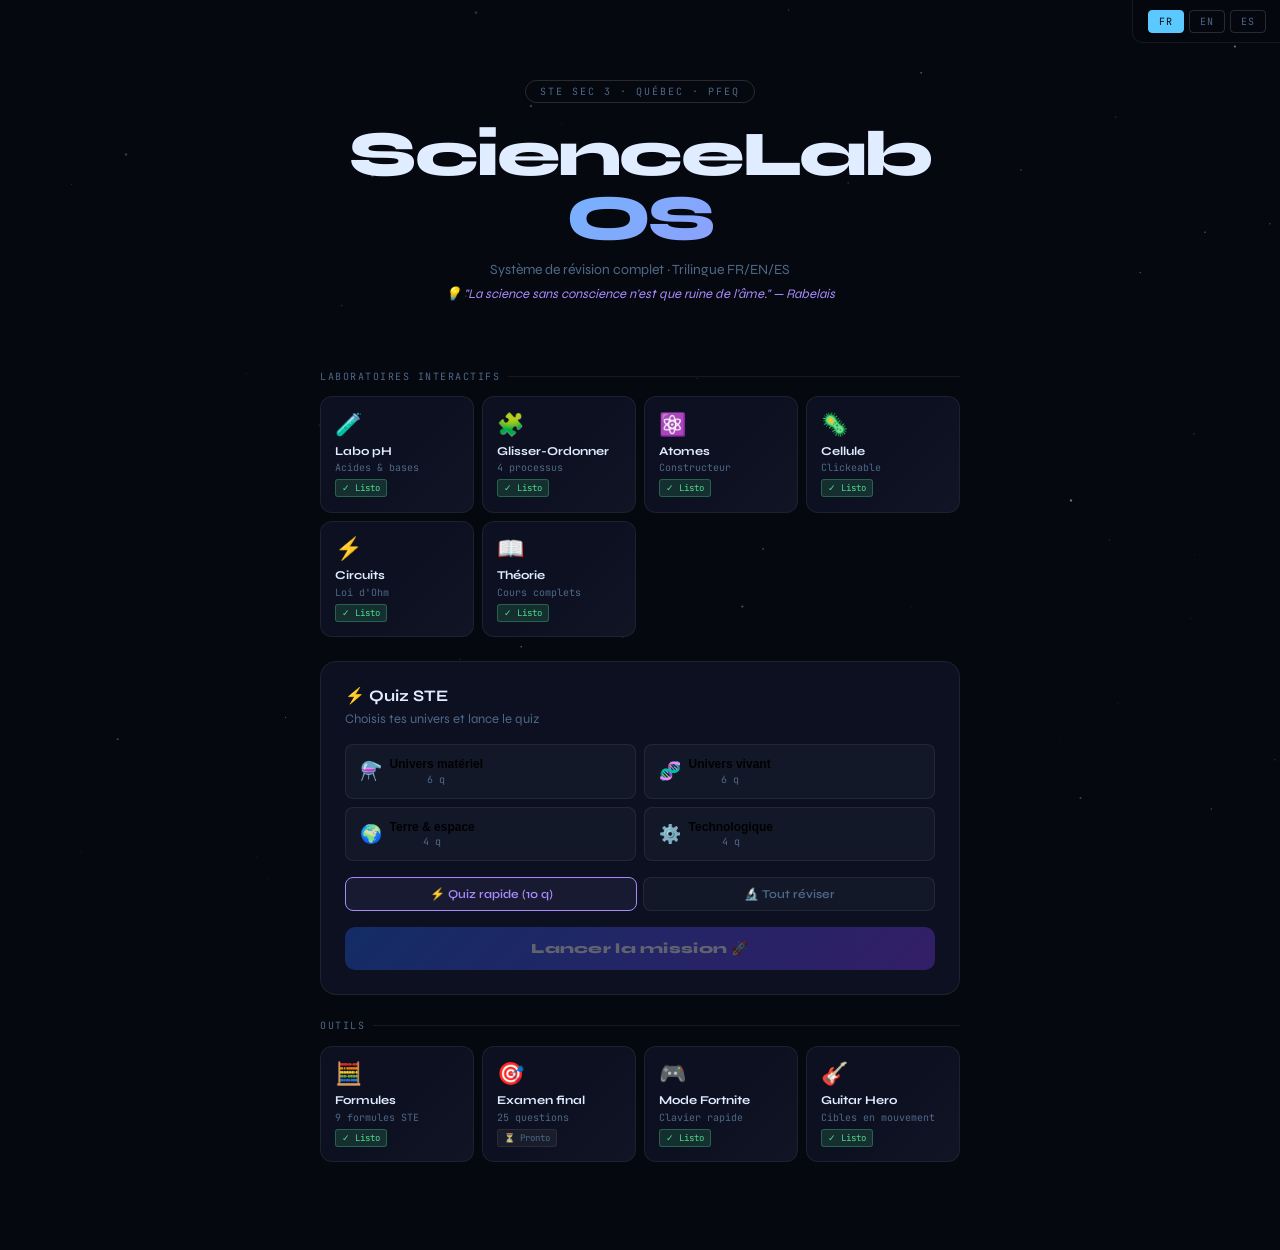
==== index.html @ 47e26592 "V-Joue" ====
<!DOCTYPE html>
<html lang="fr">
<head>
<meta charset="UTF-8"/>
<meta name="viewport" content="width=device-width, initial-scale=1.0"/>
<meta name="description" content="ScienceLab OS — Système de révision STE Secondaire 3 Québec. Trilingue FR/EN/ES."/>
<title>ScienceLab OS · STE Sec 3 · Québec</title>
<link href="https://fonts.googleapis.com/css2?family=Syne:wght@400;600;700;800;900&family=JetBrains+Mono:wght@400;700&display=swap" rel="stylesheet"/>
<style>
*,*::before,*::after{box-sizing:border-box;margin:0;padding:0}
:root{
  --bg:#06080f;--bg2:#0c1020;--bg3:#121828;--bg4:#181f30;
  --border:rgba(255,255,255,0.07);--border2:rgba(255,255,255,0.14);
  --text:#e0ecff;--muted:#4e6888;--light:#8aabcc;
  --accent:#5bc8ff;--accent2:#a78bfa;--green:#4ddc8a;
  --red:#ff5f6d;--yellow:#ffd166;--orange:#ff8c42;
  --font:'Syne',sans-serif;--mono:'JetBrains Mono',monospace;
  --r:12px;
}
html{font-size:16px;scroll-behavior:smooth}
body{background:var(--bg);color:var(--text);font-family:var(--font);min-height:100vh;overflow-x:hidden}
#bg-canvas{position:fixed;inset:0;z-index:0;pointer-events:none}
#lang-bar{position:fixed;top:0;right:0;z-index:200;display:flex;gap:5px;padding:.6rem .9rem;background:rgba(6,8,15,.92);backdrop-filter:blur(16px);border-bottom:1px solid var(--border);border-left:1px solid var(--border);border-radius:0 0 0 10px}
.lb{font-family:var(--mono);font-size:10px;letter-spacing:.1em;padding:4px 10px;border-radius:4px;border:1px solid var(--border2);background:transparent;color:var(--muted);cursor:pointer;transition:all .2s}
.lb.active{background:var(--accent);color:var(--bg);border-color:var(--accent)}
.screen{display:none;position:relative;z-index:1;animation:fadeUp .35s ease}
.screen.active{display:block}
@keyframes fadeUp{from{opacity:0;transform:translateY(16px)}to{opacity:1;transform:translateY(0)}}
#app{max-width:680px;margin:0 auto;padding:1.5rem 1.25rem 4rem}
.landing-hero{text-align:center;padding:3.5rem 0 2rem}
.lh-badge{display:inline-block;font-family:var(--mono);font-size:10px;letter-spacing:.2em;text-transform:uppercase;color:var(--muted);border:1px solid var(--border2);border-radius:20px;padding:4px 14px;margin-bottom:1.25rem}
.lh-title{font-size:clamp(2.5rem,8vw,4rem);font-weight:900;letter-spacing:-.04em;line-height:1;margin-bottom:.6rem}
.lh-title .t1{color:var(--text)}
.lh-title .t2{background:linear-gradient(135deg,var(--accent),var(--accent2));-webkit-background-clip:text;-webkit-text-fill-color:transparent;background-clip:text}
.lh-sub{font-size:14px;color:var(--muted);margin-bottom:.5rem}
.lh-motiv{font-size:13px;color:var(--accent2);font-style:italic;margin-bottom:2rem;min-height:20px;transition:opacity .4s}
.sec-label{font-family:var(--mono);font-size:10px;color:var(--muted);letter-spacing:.15em;text-transform:uppercase;display:flex;align-items:center;gap:8px;margin-bottom:.85rem}
.sec-label::after{content:'';flex:1;height:1px;background:var(--border)}
.mod-grid{display:grid;grid-template-columns:repeat(auto-fill,minmax(140px,1fr));gap:8px;margin-bottom:1.5rem}
.mod-card{background:var(--bg2);border:1px solid var(--border);border-radius:var(--r);padding:.9rem .85rem;cursor:pointer;text-decoration:none;display:block;transition:all .2s;position:relative;overflow:hidden}
.mod-card::before{content:'';position:absolute;inset:0;background:linear-gradient(135deg,transparent 50%,rgba(255,255,255,.02));pointer-events:none}
.mod-card:hover{border-color:var(--border2);transform:translateY(-3px);box-shadow:0 12px 32px rgba(0,0,0,.5)}
.mc-icon{font-size:22px;margin-bottom:6px;display:block}
.mc-name{font-size:12px;font-weight:700;color:var(--text);margin-bottom:2px;line-height:1.3}
.mc-sub{font-family:var(--mono);font-size:10px;color:var(--muted)}
.mc-badge{display:inline-block;font-family:var(--mono);font-size:9px;padding:2px 6px;border-radius:3px;margin-top:5px}
.mc-done{background:rgba(77,220,138,.15);color:var(--green);border:1px solid rgba(77,220,138,.3)}
.mc-soon{background:rgba(255,255,255,.05);color:var(--muted);border:1px solid var(--border)}
.quiz-launch{background:var(--bg2);border:1px solid var(--border);border-radius:16px;padding:1.5rem;margin-bottom:1.5rem}
.ql-title{font-size:16px;font-weight:700;margin-bottom:.35rem}
.ql-sub{font-size:13px;color:var(--muted);margin-bottom:1.1rem}
.univ-grid{display:grid;grid-template-columns:repeat(2,1fr);gap:8px;margin-bottom:1rem}
.univ-card{background:var(--bg3);border:1px solid var(--border);border-radius:8px;padding:.75rem .85rem;cursor:pointer;transition:all .2s;display:flex;align-items:center;gap:8px}
.univ-card:hover{border-color:var(--border2);background:var(--bg4)}
.univ-card.sel{border-width:1.5px}
.univ-card .ui{font-size:18px;flex-shrink:0}
.univ-card .un{font-size:12px;font-weight:700;flex:1;line-height:1.3}
.univ-card .uq{font-family:var(--mono);font-size:10px;color:var(--muted)}
.mode-row{display:grid;grid-template-columns:1fr 1fr;gap:6px;margin-bottom:1rem}
.mode-btn{padding:9px;font-family:var(--font);font-size:12px;font-weight:600;background:var(--bg3);border:1px solid var(--border);border-radius:8px;color:var(--muted);cursor:pointer;transition:all .2s;text-align:center}
.mode-btn.active{border-color:var(--accent2);color:var(--accent2);background:rgba(167,139,250,.08)}
.btn-launch{width:100%;padding:13px;border:none;border-radius:10px;font-family:var(--font);font-size:14px;font-weight:800;background:linear-gradient(135deg,#2563eb,#7c3aed);color:#fff;cursor:pointer;letter-spacing:.02em;transition:transform .15s,box-shadow .2s,opacity .2s;box-shadow:0 0 28px rgba(124,58,237,.35);position:relative;overflow:hidden}
.btn-launch:hover:not(:disabled){transform:translateY(-2px);box-shadow:0 0 40px rgba(124,58,237,.5)}
.btn-launch:disabled{opacity:.35;cursor:not-allowed;transform:none;box-shadow:none}
.game-topbar{display:flex;justify-content:space-between;align-items:center;margin-bottom:.6rem;flex-wrap:wrap;gap:6px}
.g-univ{font-family:var(--mono);font-size:11px;padding:4px 10px;border-radius:20px;border:1px solid rgba(255,255,255,.12);background:rgba(255,255,255,.04)}
.g-score{font-family:var(--mono);font-size:13px;color:var(--green)}
.g-streak{font-family:var(--mono);font-size:12px;color:var(--yellow)}
.prog-wrap{height:3px;background:rgba(255,255,255,.07);border-radius:2px;margin-bottom:.4rem;overflow:hidden}
.prog-bar{height:100%;background:linear-gradient(90deg,#2563eb,#7c3aed);border-radius:2px;transition:width .5s cubic-bezier(.4,0,.2,1)}
.prog-text{font-family:var(--mono);font-size:11px;color:var(--muted);text-align:right;margin-bottom:1.1rem}
.motiv-banner{background:rgba(94, 67, 173, 0.733);border:1px solid rgba(167,139,250,.2);border-radius:8px;padding:.6rem 1rem;font-size:13px;color:var(--accent2);text-align:center;font-style:italic;margin-bottom:1rem;display:none;animation:fadeUp .3s ease}
.motiv-banner.show{display:block}
.question-card{background:var(--bg2);border:1px solid var(--border);border-radius:var(--r);padding:1.25rem;font-size:16px;font-weight:700;line-height:1.55;color:var(--text);margin-bottom:1rem}
#options{display:grid;gap:7px;margin-bottom:.85rem}
.opt-btn{display:block;width:100%;text-align:left;padding:11px 15px;background:var(--bg2);border:1px solid var(--border);border-radius:8px;font-family:var(--font);font-size:13.5px;color:var(--text);cursor:pointer;transition:all .15s;line-height:1.45}
.opt-btn:hover:not(:disabled){border-color:var(--border2);background:var(--bg3);transform:translateX(4px)}
.opt-btn:disabled{cursor:default}
.opt-btn.correct{background:rgba(77,220,138,.12);border-color:var(--green);color:#a7f3ca;animation:popIn .2s ease}
.opt-btn.wrong{background:rgba(255,95,109,.1);border-color:var(--red);color:#fca5a5}
.opt-btn.reveal{background:rgba(77,220,138,.07);border-color:rgba(77,220,138,.5);color:#a7f3ca}
@keyframes popIn{0%{transform:scale(1)}50%{transform:scale(1.02)}100%{transform:scale(1)}}
.feedback-box{display:none;border-radius:8px;padding:.85rem 1rem;font-size:13px;line-height:1.65;margin-bottom:.75rem}
.feedback-box.show{display:block;animation:fadeUp .2s ease}
.feedback-box.ok{background:rgba(77,220,138,.08);color:#a7f3ca;border-left:3px solid var(--green)}
.feedback-box.bad{background:rgba(255,95,109,.08);color:#fca5a5;border-left:3px solid var(--red)}
#btn-theory{display:none;align-items:center;gap:6px;padding:7px 13px;background:transparent;border:1px solid var(--border2);border-radius:8px;font-family:var(--font);font-size:12px;color:var(--accent2);cursor:pointer;margin-bottom:8px;transition:all .2s}
#btn-theory:hover{background:rgba(167,139,250,.08);border-color:var(--accent2)}
#theory-panel{display:none;background:rgba(12,16,32,.97);border:1px solid rgba(167,139,250,.25);border-radius:var(--r);padding:1rem 1.25rem;margin-bottom:.75rem;animation:fadeUp .2s ease}
#theory-panel pre{font-family:var(--mono);font-size:12px;color:#c4b5fd;white-space:pre-wrap;word-break:break-word;line-height:1.75}
#btn-next{display:none;width:100%;align-items:center;justify-content:center;gap:8px;padding:12px 20px;background:var(--bg2);border:1px solid var(--border2);border-radius:var(--r);font-family:var(--font);font-size:14px;font-weight:700;color:var(--text);cursor:pointer;transition:all .2s}
#btn-next:hover{border-color:var(--accent);color:var(--accent);background:rgba(91,200,255,.05)}
.results-hero{text-align:center;padding:2rem 0 1.5rem}
.res-icon{font-size:56px;display:block;margin-bottom:.75rem;animation:bounceIn .5s ease}
@keyframes bounceIn{0%{transform:scale(.5);opacity:0}60%{transform:scale(1.1)}100%{transform:scale(1);opacity:1}}
#res-pct{font-size:3.5rem;font-weight:900;letter-spacing:-.04em;background:linear-gradient(135deg,var(--accent),var(--accent2));-webkit-background-clip:text;-webkit-text-fill-color:transparent;background-clip:text;display:block;margin-bottom:.4rem}
#res-msg{font-size:15px;font-weight:700;display:block;margin-bottom:.35rem}
#res-motiv-final{font-size:13px;color:var(--accent2);font-style:italic;display:block;margin-bottom:1.5rem}
.stats-grid{display:grid;grid-template-columns:repeat(3,1fr);gap:10px;margin-bottom:1.5rem}
.stat-card{background:var(--bg2);border:1px solid var(--border);border-radius:var(--r);padding:1rem .75rem;text-align:center}
.stat-num{font-size:28px;font-weight:800;display:block;margin-bottom:3px}
.stat-label{font-family:var(--mono);font-size:10px;color:var(--muted);letter-spacing:.06em}
.btn-again{width:100%;padding:13px;background:linear-gradient(135deg,#2563eb,#7c3aed);border:none;border-radius:var(--r);font-family:var(--font);font-size:14px;font-weight:800;color:#fff;cursor:pointer;margin-bottom:8px;transition:transform .15s,box-shadow .2s;box-shadow:0 0 24px rgba(124,58,237,.3)}
.btn-again:hover{transform:translateY(-2px);box-shadow:0 0 36px rgba(124,58,237,.5)}
.btn-home-res{width:100%;padding:11px;background:transparent;border:1px solid var(--border2);border-radius:var(--r);font-family:var(--font);font-size:13px;color:var(--muted);cursor:pointer;transition:all .2s}
.btn-home-res:hover{color:var(--text);border-color:var(--text)}
::-webkit-scrollbar{width:4px}::-webkit-scrollbar-track{background:var(--bg)}::-webkit-scrollbar-thumb{background:var(--border2);border-radius:2px}
</style>
</head>
<body>
<canvas id="bg-canvas"></canvas>
<div id="lang-bar">
  <button class="lb active" onclick="setLang('fr')">FR</button>
  <button class="lb" onclick="setLang('en')">EN</button>
  <button class="lb" onclick="setLang('es')">ES</button>
</div>
<div id="app">
  <div id="screen-home" class="screen active">
    <div class="landing-hero">
      <span class="lh-badge" id="lh-badge"></span>
      <div class="lh-title"><div class="t1" id="lh-t1"></div><div class="t2" id="lh-t2"></div></div>
      <p class="lh-sub" id="lh-sub"></p>
      <p class="lh-motiv" id="lh-motiv"></p>
    </div>
    <p class="sec-label" id="lbl-labs"></p>
    <div class="mod-grid" id="mod-grid-labs"></div>
    <div class="quiz-launch">
      <div class="ql-title" id="ql-title"></div>
      <div class="ql-sub" id="ql-sub"></div>
      <div class="univ-grid" id="univers-grid"></div>
      <div class="mode-row">
        <button class="mode-btn active" id="mode-fr" onclick="setMode('quiz')"></button>
        <button class="mode-btn" id="mode-ft" onclick="setMode('tout')"></button>
      </div>
      <button class="btn-launch" id="btn-start" onclick="startGame()" disabled></button>
    </div>
    <p class="sec-label" id="lbl-tools"></p>
    <div class="mod-grid" id="mod-grid-tools"></div>
  </div>
  <div id="screen-game" class="screen">
    <div class="game-topbar">
      <span class="g-univ" id="q-univers"></span>
      <span class="g-score" id="q-score"></span>
      <span class="g-streak" id="q-streak"></span>
    </div>
    <div class="prog-wrap"><div class="prog-bar" id="prog-bar" style="width:0%"></div></div>
    <p class="prog-text" id="prog-text"></p>
    <div class="motiv-banner" id="motiv-banner"></div>
    <div class="question-card" id="question-text"></div>
    <div id="options"></div>
    <div class="feedback-box" id="feedback-box"></div>
    <button id="btn-theory" onclick="toggleTheory()"></button>
    <div id="theory-panel" data-content=""></div>
    <button id="btn-next" onclick="nextQuestion()"></button>
  </div>
  <div id="screen-results" class="screen">
    <div class="results-hero">
      <span class="res-icon" id="res-icon">🏆</span>
      <span id="res-pct">0%</span>
      <span id="res-msg"></span>
      <span id="res-motiv-final"></span>
    </div>
    <p class="sec-label" id="res-title"></p>
    <div class="stats-grid">
      <div class="stat-card"><span class="stat-num" id="res-correct" style="color:var(--green)">0</span><span class="stat-label" id="res-label-c"></span></div>
      <div class="stat-card"><span class="stat-num" id="res-total">0</span><span class="stat-label" id="res-label-t"></span></div>
      <div class="stat-card"><span class="stat-num" id="res-streak" style="color:var(--yellow)">0</span><span class="stat-label" id="res-label-s"></span></div>
    </div>
    <button class="btn-again" id="btn-again" onclick="resetGame()"></button>
    <button class="btn-home-res" id="btn-home" onclick="showHome()"></button>
  </div>
</div>
<script>
const TX={fr:{badge:'STE Sec 3 · Québec · PFEQ',t1:'ScienceLab',t2:'OS',sub:'Système de révision complet · Trilingue FR/EN/ES',lblLabs:'Laboratoires interactifs',lblTools:'Outils',qlTitle:'⚡ Quiz STE',qlSub:'Choisis tes univers et lance le quiz',modeQuiz:'⚡ Quiz rapide (10 q)',modeTout:'🔬 Tout réviser',start:'Lancer la mission 🚀',next:'Question suivante →',finish:'Voir mes résultats →',results:'Résultats',correct:'Bonnes réponses',total:'Questions',streakMax:'Série max 🔥',again:'Rejouer',home:'← Accueil',theory:'📖 Voir le cours',theoryClose:'Fermer',streak:'Série',q:'Question',verdicts:[{min:95,icon:'🏆',msg:'LÉGENDAIRE ! Tu es imbattable !',motiv:'Tu viens de prouver que la science n\'a plus de secrets pour toi. Félicitations !'},{min:80,icon:'🚀',msg:'EXCELLENT ! Presque parfait !',motiv:'Encore un peu de révision et tu décroches la lune. Tu es sur la bonne voie !'},{min:65,icon:'⭐',msg:'BIEN JOUÉ ! Continue !',motiv:'Chaque question révisée te rapproche du succès. Tu y es presque !'},{min:50,icon:'📚',msg:'Pas mal ! On continue ?',motiv:'La persévérance fait la différence. Relis les explications et réessaie !'},{min:0,icon:'💪',msg:'Continue, tu vas y arriver !',motiv:'Chaque erreur est une leçon. Les grands scientifiques ont tous commencé comme ça !'}],motivHome:['💡 "La science sans conscience n\'est que ruine de l\'âme." — Rabelais','🚀 Chaque concept appris est une étoile de plus dans ta galaxie !','⚗️ Marie Curie a découvert deux éléments. Toi, tu peux en apprendre 118 !','🧬 L\'ADN de toute réussite : travail + curiosité + persévérance.','🌍 La Terre a 4,5 milliards d\'années. Tu as tout le temps d\'apprendre !','⚡ "Si tu peux le rêver, tu peux le faire." — Walt Disney'],motivStreak:['🔥 En feu ! Continue comme ça !','⚡ Incroyable ! Tu es dans la zone !','🎯 Parfait ! Tu maîtrises ce sujet !','🚀 Impressionnant ! Continue !'],univNames:{mat:'Univers matériel',viv:'Univers vivant',ter:'Terre & espace',tec:'Technologique'},univIcons:{mat:'⚗️',viv:'🧬',ter:'🌍',tec:'⚙️'},univColors:{mat:'#5bc8ff',viv:'#4ddc8a',ter:'#ffd166',tec:'#ff8c42'}},en:{badge:'STE Grade 9 · Québec · PFEQ',t1:'ScienceLab',t2:'OS',sub:'Complete study system · Trilingual FR/EN/ES',lblLabs:'Interactive labs',lblTools:'Tools',qlTitle:'⚡ STE Quiz',qlSub:'Choose your universes and start the quiz',modeQuiz:'⚡ Quick quiz (10 q)',modeTout:'🔬 Full review',start:'Launch mission 🚀',next:'Next question →',finish:'See my results →',results:'Results',correct:'Correct answers',total:'Questions',streakMax:'Max streak 🔥',again:'Play again',home:'← Home',theory:'📖 View lesson',theoryClose:'Close',streak:'Streak',q:'Question',verdicts:[{min:95,icon:'🏆',msg:'LEGENDARY! You\'re unbeatable!',motiv:'You just proved science holds no secrets for you. Congratulations!'},{min:80,icon:'🚀',msg:'EXCELLENT! Almost perfect!',motiv:'A bit more revision and you\'ll reach the stars. You\'re on the right track!'},{min:65,icon:'⭐',msg:'GREAT JOB! Keep it up!',motiv:'Every question reviewed brings you closer to success. You\'re almost there!'},{min:50,icon:'📚',msg:'Not bad! Keep going?',motiv:'Perseverance makes all the difference. Re-read the explanations and try again!'},{min:0,icon:'💪',msg:'Keep going, you\'ll get there!',motiv:'Every mistake is a lesson. All great scientists started just like you!'}],motivHome:['💡 "Science without conscience is but the ruin of the soul." — Rabelais','🚀 Every concept learned is another star in your galaxy!','⚗️ Marie Curie discovered two elements. You can learn 118!','🧬 The DNA of success: work + curiosity + perseverance.','🌍 Earth is 4.5 billion years old. You have all the time to learn!','⚡ "If you can dream it, you can do it." — Walt Disney'],motivStreak:['🔥 On fire! Keep going!','⚡ Incredible! You\'re in the zone!','🎯 Perfect! You\'ve got this topic!','🚀 Impressive! Keep it up!'],univNames:{mat:'Material universe',viv:'Living universe',ter:'Earth & space',tec:'Technological'},univIcons:{mat:'⚗️',viv:'🧬',ter:'🌍',tec:'⚙️'},univColors:{mat:'#5bc8ff',viv:'#4ddc8a',ter:'#ffd166',tec:'#ff8c42'}},es:{badge:'STE Secundaria 3 · Québec · PFEQ',t1:'ScienceLab',t2:'OS',sub:'Sistema de estudio completo · Trilingüe FR/EN/ES',lblLabs:'Laboratorios interactivos',lblTools:'Herramientas',qlTitle:'⚡ Quiz STE',qlSub:'Elige tus universos y lanza el quiz',modeQuiz:'⚡ Quiz rápido (10 p)',modeTout:'🔬 Revisar todo',start:'Lanzar misión 🚀',next:'Siguiente pregunta →',finish:'Ver mis resultados →',results:'Resultados',correct:'Respuestas correctas',total:'Preguntas',streakMax:'Racha máx 🔥',again:'Jugar de nuevo',home:'← Inicio',theory:'📖 Ver la materia',theoryClose:'Cerrar',streak:'Racha',q:'Pregunta',verdicts:[{min:95,icon:'🏆',msg:'¡LEGENDARIO! ¡Eres invencible!',motiv:'¡Acabas de demostrar que la ciencia no tiene secretos para ti. Felicidades!'},{min:80,icon:'🚀',msg:'¡EXCELENTE! ¡Casi perfecto!',motiv:'Un poco más de repaso y alcanzarás las estrellas. ¡Estás en el camino correcto!'},{min:65,icon:'⭐',msg:'¡MUY BIEN! ¡Sigue así!',motiv:'Cada pregunta repasada te acerca al éxito. ¡Ya casi llegas!'},{min:50,icon:'📚',msg:'¡Nada mal! ¿Continuamos?',motiv:'La perseverancia marca la diferencia. ¡Relee las explicaciones e inténtalo de nuevo!'},{min:0,icon:'💪',msg:'¡Continúa, lo lograrás!',motiv:'Cada error es una lección. ¡Todos los grandes científicos empezaron igual que tú!'}],motivHome:['💡 "La ciencia sin conciencia no es más que ruina del alma." — Rabelais','🚀 ¡Cada concepto aprendido es una estrella más en tu galaxia!','⚗️ Marie Curie descubrió dos elementos. ¡Tú puedes aprender 118!','🧬 El ADN del éxito: trabajo + curiosidad + perseverancia.','🌍 La Tierra tiene 4.500 millones de años. ¡Tienes todo el tiempo para aprender!','⚡ "Si puedes soñarlo, puedes hacerlo." — Walt Disney'],motivStreak:['🔥 ¡En llamas! ¡Sigue así!','⚡ ¡Increíble! ¡Estás en la zona!','🎯 ¡Perfecto! ¡Dominas este tema!','🚀 ¡Impresionante! ¡Continúa!'],univNames:{mat:'Universo material',viv:'Universo viviente',ter:'Tierra y espacio',tec:'Tecnológico'},univIcons:{mat:'⚗️',viv:'🧬',ter:'🌍',tec:'⚙️'},univColors:{mat:'#5bc8ff',viv:'#4ddc8a',ter:'#ffd166',tec:'#ff8c42'}}};

const LABS=[{icon:'🧪',file:'lab-ph.html',fr:{name:'Labo pH',sub:'Acides & bases'},en:{name:'pH Lab',sub:'Acids & bases'},es:{name:'Lab pH',sub:'Ácidos y bases'}},{icon:'🧩',file:'lab-drag.html',fr:{name:'Glisser-Ordonner',sub:'4 processus'},en:{name:'Drag & Order',sub:'4 processes'},es:{name:'Arrastrar',sub:'4 procesos'}},{icon:'⚛️',file:'lab-atom.html',fr:{name:'Atomes',sub:'Constructeur'},en:{name:'Atoms',sub:'Builder'},es:{name:'Átomos',sub:'Constructor'}},{icon:'🦠',file:'lab-cell.html',fr:{name:'Cellule',sub:'Clickeable'},en:{name:'Cell',sub:'Clickable'},es:{name:'Célula',sub:'Clickeable'}},{icon:'⚡',file:'lab-circuit.html',fr:{name:'Circuits',sub:'Loi d\'Ohm'},en:{name:'Circuits',sub:'Ohm\'s Law'},es:{name:'Circuitos',sub:'Ley de Ohm'}},{icon:'📖',file:'lab-theory.html',fr:{name:'Théorie',sub:'Cours complets'},en:{name:'Theory',sub:'Full lessons'},es:{name:'Teoría',sub:'Cursos completos'}}];
const TOOLS=[{icon:'🧮',file:'lab-formulas.html',done:true,fr:{name:'Formules',sub:'9 formules STE'},en:{name:'Formulas',sub:'9 STE formulas'},es:{name:'Fórmulas',sub:'9 fórmulas STE'}},{icon:'🎯',file:'lab-exam.html',done:false,fr:{name:'Examen final',sub:'25 questions'},en:{name:'Final exam',sub:'25 questions'},es:{name:'Examen final',sub:'25 preguntas'}},{icon:'🎮',file:'lab-fortnite.html',done:true,fr:{name:'Mode Fortnite',sub:'Clavier rapide'},en:{name:'Fortnite mode',sub:'Fast keys'},es:{name:'Modo Fortnite',sub:'Teclas rápidas'}},{icon:'🎸',file:'lab-guitarhero.html',done:true,fr:{name:'Guitar Hero',sub:'Cibles en mouvement'},en:{name:'Guitar Hero',sub:'Moving targets'},es:{name:'Guitar Hero',sub:'Objetivos en movimiento'}}];

const Q_RAW=[
{u:'mat',fr:{q:'Quelle est la formule chimique de l\'eau ?',o:['H₂O','CO₂','NaCl','O₂'],a:0,e:'L\'eau = 2H + 1O → H₂O.',th:'📘 Chimie moléculaire\n\n• H₂O = eau\n• CO₂ = dioxyde de carbone\n• NaCl = sel de table\n• O₂ = oxygène\n\nFormule chimique = types et nombres d\'atomes dans une molécule.\nTableau périodique : classifie tous les éléments.'},en:{q:'What is the chemical formula for water?',o:['H₂O','CO₂','NaCl','O₂'],a:0,e:'Water = 2H + 1O → H₂O.',th:'📘 Molecular chemistry\n\n• H₂O = water\n• CO₂ = carbon dioxide\n• NaCl = table salt\n• O₂ = oxygen\n\nChemical formula = types and numbers of atoms in a molecule.\nPeriodic table: classifies all elements.'},es:{q:'¿Cuál es la fórmula química del agua?',o:['H₂O','CO₂','NaCl','O₂'],a:0,e:'El agua = 2H + 1O → H₂O.',th:'📘 Química molecular\n\n• H₂O = agua\n• CO₂ = dióxido de carbono\n• NaCl = sal de mesa\n• O₂ = oxígeno\n\nFórmula química = tipos y números de átomos en una molécula.\nTabla periódica: clasifica todos los elementos.'}},
{u:'mat',fr:{q:'Quel pH indique une solution acide ?',o:['pH < 7','pH = 7','pH > 7','pH = 14'],a:0,e:'pH < 7 = acide. 7 = neutre. > 7 = base.',th:'📘 Échelle de pH\n\n0–6 : acide (citron ≈ 2)\n7 : neutre (eau pure)\n8–14 : basique (bicarbonate ≈ 9)\n\nIndicateur universel = change couleur selon le pH.\nNeutralisation : Acide + Base → Sel + Eau.'},en:{q:'Which pH indicates an acidic solution?',o:['pH < 7','pH = 7','pH > 7','pH = 14'],a:0,e:'pH < 7 = acid. 7 = neutral. > 7 = base.',th:'📘 pH Scale\n\n0–6: acidic (lemon ≈ 2)\n7: neutral (pure water)\n8–14: basic (baking soda ≈ 9)\n\nUniversal indicator changes colour with pH.\nNeutralisation: Acid + Base → Salt + Water.'},es:{q:'¿Qué pH indica una solución ácida?',o:['pH < 7','pH = 7','pH > 7','pH = 14'],a:0,e:'pH < 7 = ácido. 7 = neutro. > 7 = base.',th:'📘 Escala de pH\n\n0–6: ácido (limón ≈ 2)\n7: neutro (agua pura)\n8–14: básico (bicarbonato ≈ 9)\n\nIndicador universal cambia color según el pH.\nNeutralización: Ácido + Base → Sal + Agua.'}},
{u:'mat',fr:{q:'La masse volumique de l\'eau pure est…',o:['1 g/mL','0,5 g/mL','10 g/mL','2 g/mL'],a:0,e:'ρ eau = 1 g/mL (référence). Si ρ < 1 → flotte.',th:'📘 Masse volumique\n\nρ = m / V (g/mL)\n\nEau pure = 1 g/mL → référence universelle!\nBois (0,6 g/mL) → flotte\nFer (7,9 g/mL) → coule\nGlace (0,92 g/mL) → flotte (icebergs!)\n\nFormule : ρ = m/V  |  m = ρ×V  |  V = m/ρ'},en:{q:'The density of pure water is…',o:['1 g/mL','0.5 g/mL','10 g/mL','2 g/mL'],a:0,e:'Water density = 1 g/mL (reference). If ρ < 1 → floats.',th:'📘 Density\n\nρ = m / V (g/mL)\n\nPure water = 1 g/mL → universal reference!\nWood (0.6 g/mL) → floats\nIron (7.9 g/mL) → sinks\nIce (0.92 g/mL) → floats (icebergs!)\n\nFormula: ρ = m/V  |  m = ρ×V  |  V = m/ρ'},es:{q:'La masa volumétrica del agua pura es…',o:['1 g/mL','0,5 g/mL','10 g/mL','2 g/mL'],a:0,e:'ρ agua = 1 g/mL (referencia). Si ρ < 1 → flota.',th:'📘 Masa Volumétrica\n\nρ = m / V (g/mL)\n\nAgua pura = 1 g/mL → ¡referencia universal!\nMadera (0,6 g/mL) → flota\nHierro (7,9 g/mL) → se hunde\nHielo (0,92 g/mL) → flota (¡icebergs!)\n\nFórmula: ρ = m/V  |  m = ρ×V  |  V = m/ρ'}},
{u:'mat',fr:{q:'La concentration C = m/V se mesure en…',o:['g/L','g/mL','mol','kg/m³'],a:0,e:'C en g/L : masse du soluté (g) ÷ volume solution (L).',th:'📘 Concentration\n\nC = m / V   (g/L)\nm = masse soluté (g)\nV = volume solution (L) ← toujours en litres!\n\nEx: 30g dans 0,5L → C = 30÷0,5 = 60 g/L\n\nDilution: C₁ × V₁ = C₂ × V₂\n(quantité de soluté conservée)'},en:{q:'Concentration C = m/V is measured in…',o:['g/L','g/mL','mol','kg/m³'],a:0,e:'C in g/L: solute mass (g) ÷ solution volume (L).',th:'📘 Concentration\n\nC = m / V   (g/L)\nm = solute mass (g)\nV = solution volume (L) ← always in litres!\n\nEx: 30g in 0.5L → C = 30÷0.5 = 60 g/L\n\nDilution: C₁ × V₁ = C₂ × V₂\n(amount of solute conserved)'},es:{q:'La concentración C = m/V se mide en…',o:['g/L','g/mL','mol','kg/m³'],a:0,e:'C en g/L: masa soluto (g) ÷ volumen solución (L).',th:'📘 Concentración\n\nC = m / V   (g/L)\nm = masa soluto (g)\nV = volumen solución (L) ← ¡siempre en litros!\n\nEj: 30g en 0,5L → C = 30÷0,5 = 60 g/L\n\nDilución: C₁ × V₁ = C₂ × V₂\n(cantidad de soluto conservada)'}},
{u:'mat',fr:{q:'Fusion = passage de…',o:['Solide → Liquide','Liquide → Gaz','Gaz → Liquide','Liquide → Solide'],a:0,e:'Fusion : solide → liquide (absorbe énergie). Ex : glace fond à 0°C.',th:'📘 Changements de phase\n\nEndothermiques (absorbent énergie +) :\n• Fusion : solide → liquide\n• Évaporation : liquide → gaz\n• Sublimation : solide → gaz\n\nExothermiques (libèrent énergie −) :\n• Solidification : liquide → solide\n• Condensation : gaz → liquide\n• Déposition : gaz → solide'},en:{q:'Melting = change from…',o:['Solid → Liquid','Liquid → Gas','Gas → Liquid','Liquid → Solid'],a:0,e:'Melting: solid → liquid (absorbs energy). E.g. ice melts at 0°C.',th:'📘 Phase Changes\n\nEndothermic (absorb energy +):\n• Melting: solid → liquid\n• Evaporation: liquid → gas\n• Sublimation: solid → gas\n\nExothermic (release energy −):\n• Solidification: liquid → solid\n• Condensation: gas → liquid\n• Deposition: gas → solid'},es:{q:'Fusión = cambio de…',o:['Sólido → Líquido','Líquido → Gas','Gas → Líquido','Líquido → Sólido'],a:0,e:'Fusión: sólido → líquido (absorbe energía). Ej: el hielo se funde a 0°C.',th:'📘 Cambios de Fase\n\nEndotérmicos (absorben energía +):\n• Fusión: sólido → líquido\n• Evaporación: líquido → gas\n• Sublimación: sólido → gas\n\nExotérmicos (liberan energía −):\n• Solidificación: líquido → sólido\n• Condensación: gas → líquido\n• Deposición: gas → sólido'}},
{u:'mat',fr:{q:'Un mélange hétérogène a des composants…',o:['Visibles et non uniformes','Uniformément répartis','D\'un seul type','Toujours liquides'],a:0,e:'Hétérogène = composants visibles (vinaigrette, sable+eau). Homogène = uniforme (eau salée).',th:'📘 Types de mélanges\n\nHOMOGÈNE : composition uniforme\n→ Eau salée, air, sirop, laiton\n\nHÉTÉROGÈNE : composants visibles\n→ Vinaigrette, granola, sable+eau\n\nSUBSTANCE PURE : un seul type de particule\n→ Eau (H₂O), fer (Fe), sel (NaCl)\n\nSéparation : filtration, distillation, évaporation'},en:{q:'A heterogeneous mixture has components that are…',o:['Visible and non-uniform','Uniformly distributed','Of one type only','Always liquid'],a:0,e:'Heterogeneous = visible components (vinaigrette). Homogeneous = uniform (salt water).',th:'📘 Types of Mixtures\n\nHOMOGENEOUS: uniform composition\n→ Salt water, air, syrup, brass\n\nHETEROGENEOUS: visible components\n→ Vinaigrette, granola, sand+water\n\nPURE SUBSTANCE: only one particle type\n→ Water (H₂O), iron (Fe), salt (NaCl)\n\nSeparation: filtration, distillation, evaporation'},es:{q:'Una mezcla heterogénea tiene componentes…',o:['Visibles y no uniformes','Uniformemente distribuidos','De un solo tipo','Siempre líquidos'],a:0,e:'Heterogénea = componentes visibles (vinagreta). Homogénea = uniforme (agua salada).',th:'📘 Tipos de Mezclas\n\nHOMOGÉNEA: composición uniforme\n→ Agua salada, aire, jarabe, latón\n\nHETEROGÉNEA: componentes visibles\n→ Vinagreta, granola, arena+agua\n\nSUSTANCIA PURA: un solo tipo de partícula\n→ Agua (H₂O), hierro (Fe), sal (NaCl)\n\nSeparación: filtración, destilación, evaporación'}},
{u:'viv',fr:{q:'Quel organite produit l\'ATP (énergie) ?',o:['Mitochondrie','Noyau','Ribosome','Vacuole'],a:0,e:'Mitochondrie = centrale énergétique. Glucose + O₂ → ATP + CO₂ + H₂O.',th:'📘 Organites cellulaires\n\n• Noyau → ADN, contrôle cellulaire\n• Mitochondrie → ATP (énergie)\n• Ribosome → synthèse protéines\n• Membrane → échanges\n• Chloroplaste (végétaux) → photosynthèse\n• Vacuole → stockage\n• Paroi (végétaux) → rigidité\n• Lysosome (animaux) → digestion déchets'},en:{q:'Which organelle produces ATP (energy)?',o:['Mitochondrion','Nucleus','Ribosome','Vacuole'],a:0,e:'Mitochondrion = powerhouse. Glucose + O₂ → ATP + CO₂ + H₂O.',th:'📘 Cell Organelles\n\n• Nucleus → DNA, cell control\n• Mitochondrion → ATP (energy)\n• Ribosome → protein synthesis\n• Membrane → exchanges\n• Chloroplast (plants) → photosynthesis\n• Vacuole → storage\n• Cell wall (plants) → rigidity\n• Lysosome (animals) → waste digestion'},es:{q:'¿Qué orgánulo produce ATP (energía)?',o:['Mitocondria','Núcleo','Ribosoma','Vacuola'],a:0,e:'Mitocondria = central energética. Glucosa + O₂ → ATP + CO₂ + H₂O.',th:'📘 Orgánulos Celulares\n\n• Núcleo → ADN, control celular\n• Mitocondria → ATP (energía)\n• Ribosoma → síntesis proteínas\n• Membrana → intercambios\n• Cloroplasto (vegetales) → fotosíntesis\n• Vacuola → almacenamiento\n• Pared (vegetales) → rigidez\n• Lisosoma (animales) → digestión desechos'}},
{u:'viv',fr:{q:'L\'ADN est situé dans…',o:['Le noyau','Le cytoplasme','La membrane','Les ribosomes'],a:0,e:'ADN dans le noyau → chromosomes → gènes. Humains : 46 chromosomes (23 paires).',th:'📘 ADN et génétique\n\nADN = double hélice (bases A-T et C-G)\nHiérarchie : Base → Gène → Chromosome → Noyau\n\nHumains : 46 chromosomes, ~20 000 gènes\n2 mètres d\'ADN par cellule !\n\nADN → ARNm → Protéine (dogme central)'},en:{q:'DNA is located in…',o:['The nucleus','The cytoplasm','The membrane','Ribosomes'],a:0,e:'DNA in nucleus → chromosomes → genes. Humans: 46 chromosomes (23 pairs).',th:'📘 DNA and Genetics\n\nDNA = double helix (A-T and C-G bases)\nHierarchy: Base → Gene → Chromosome → Nucleus\n\nHumans: 46 chromosomes, ~20,000 genes\n2 metres of DNA per cell!\n\nDNA → mRNA → Protein (central dogma)'},es:{q:'El ADN se encuentra en…',o:['El núcleo','El citoplasma','La membrana','Los ribosomas'],a:0,e:'ADN en núcleo → cromosomas → genes. Humanos: 46 cromosomas (23 pares).',th:'📘 ADN y Genética\n\nADN = doble hélice (bases A-T y C-G)\nJerarquía: Base → Gen → Cromosoma → Núcleo\n\nHumanos: 46 cromosomas, ~20 000 genes\n¡2 metros de ADN por célula!\n\nADN → ARNm → Proteína (dogma central)'}},
{u:'viv',fr:{q:'La mitose produit…',o:['2 cellules filles identiques','4 cellules avec moitié des chromosomes','1 cellule plus grande','3 cellules différentes'],a:0,e:'Mitose → 2 cellules filles génétiquement identiques à la mère.',th:'📘 Mitose vs Méiose\n\nMITOSE :\n→ But : croissance, réparation\n→ Résultat : 2 cellules IDENTIQUES (46 chr.)\n→ Phases : I-P-M-A-T-Cy\n   Interphase, Prophase, Métaphase,\n   Anaphase, Télophase, Cytocinèse\n\nMÉIOSE :\n→ But : reproduction sexuée\n→ Résultat : 4 cellules (23 chr. = haploïdes)\n→ Gamètes : ovule + spermatozoïde'},en:{q:'Mitosis produces…',o:['2 identical daughter cells','4 cells with half the chromosomes','1 larger cell','3 different cells'],a:0,e:'Mitosis → 2 genetically identical daughter cells.',th:'📘 Mitosis vs Meiosis\n\nMITOSIS:\n→ Purpose: growth, repair\n→ Result: 2 IDENTICAL cells (46 chr.)\n→ Phases: I-P-M-A-T-Cy\n   Interphase, Prophase, Metaphase,\n   Anaphase, Telophase, Cytokinesis\n\nMEIOSIS:\n→ Purpose: sexual reproduction\n→ Result: 4 cells (23 chr. = haploid)\n→ Gametes: egg + sperm'},es:{q:'La mitosis produce…',o:['2 células hijas idénticas','4 células con mitad de cromosomas','1 célula más grande','3 células diferentes'],a:0,e:'Mitosis → 2 células hijas genéticamente idénticas a la madre.',th:'📘 Mitosis vs Meiosis\n\nMITOSIS:\n→ Propósito: crecimiento, reparación\n→ Resultado: 2 células IDÉNTICAS (46 cr.)\n→ Fases: I-P-M-A-T-Ci\n   Interfase, Profase, Metafase,\n   Anafase, Telofase, Citocinesis\n\nMEIOSIS:\n→ Propósito: reproducción sexual\n→ Resultado: 4 células (23 cr. = haploides)\n→ Gametos: óvulo + espermatozoide'}},
{u:'viv',fr:{q:'La photosynthèse a lieu dans…',o:['Les chloroplastes','Les mitochondries','Le noyau','Les ribosomes'],a:0,e:'Chloroplastes → photosynthèse : CO₂ + H₂O + lumière → Glucose + O₂.',th:'📘 Photosynthèse\n\nCO₂ + H₂O + Lumière → Glucose + O₂\n\nLieu : chloroplastes (contiennent chlorophylle)\nQui : végétaux et algues\n\nRespiration cellulaire (mitochondries) :\nGlucose + O₂ → ATP + CO₂ + H₂O\n\nCes deux processus sont complémentaires !'},en:{q:'Photosynthesis occurs in…',o:['Chloroplasts','Mitochondria','The nucleus','Ribosomes'],a:0,e:'Chloroplasts → photosynthesis: CO₂ + H₂O + light → Glucose + O₂.',th:'📘 Photosynthesis\n\nCO₂ + H₂O + Light → Glucose + O₂\n\nLocation: chloroplasts (contain chlorophyll)\nWho: plants and algae\n\nCellular respiration (mitochondria):\nGlucose + O₂ → ATP + CO₂ + H₂O\n\nThese two processes are complementary!'},es:{q:'La fotosíntesis ocurre en…',o:['Los cloroplastos','Las mitocondrias','El núcleo','Los ribosomas'],a:0,e:'Cloroplastos → fotosíntesis: CO₂ + H₂O + luz → Glucosa + O₂.',th:'📘 Fotosíntesis\n\nCO₂ + H₂O + Luz → Glucosa + O₂\n\nLugar: cloroplastos (contienen clorofila)\nQuién: vegetales y algas\n\nRespiración celular (mitocondrias):\nGlucosa + O₂ → ATP + CO₂ + H₂O\n\n¡Estos dos procesos son complementarios!'}},
{u:'viv',fr:{q:'L\'absorption des nutriments dans le sang se fait via…',o:['L\'intestin grêle','L\'estomac','Le gros intestin','La bouche'],a:0,e:'Intestin grêle → absorption dans le sang. Estomac : HCl + pepsine (pH ≈ 2).',th:'📘 Système digestif\n\nTrajet : Bouche→Œsophage→Estomac→Intestin grêle→Gros intestin→Rectum→Anus\n\nBouche : mastication + amylase salivaire\nEstomac : HCl + pepsine → pH ≈ 2\nIntestin grêle : ABSORPTION → sang\nGros intestin : eau + minéraux\n\nOrganes accessoires : foie (bile), pancréas (enzymes)'},en:{q:'Nutrient absorption into the blood occurs via…',o:['The small intestine','The stomach','The large intestine','The mouth'],a:0,e:'Small intestine → absorption into blood. Stomach: HCl + pepsin (pH ≈ 2).',th:'📘 Digestive System\n\nPath: Mouth→Oesophagus→Stomach→Small intestine→Large intestine→Rectum→Anus\n\nMouth: chewing + salivary amylase\nStomach: HCl + pepsin → pH ≈ 2\nSmall intestine: ABSORPTION → blood\nLarge intestine: water + minerals\n\nAccessory organs: liver (bile), pancreas (enzymes)'},es:{q:'La absorción de nutrientes en la sangre ocurre en…',o:['El intestino delgado','El estómago','El intestino grueso','La boca'],a:0,e:'Intestino delgado → absorción en sangre. Estómago: HCl + pepsina (pH ≈ 2).',th:'📘 Sistema Digestivo\n\nRecorrido: Boca→Esófago→Estómago→Intestino delgado→Intestino grueso→Recto→Ano\n\nBoca: masticación + amilasa salival\nEstómago: HCl + pepsina → pH ≈ 2\nIntestino delgado: ABSORCIÓN → sangre\nIntestino grueso: agua + minerales\n\nÓrganos accesorios: hígado (bilis), páncreas (enzimas)'}},
{u:'viv',fr:{q:'Les globules blancs servent à…',o:['Défendre contre les infections','Transporter O₂','Coaguler le sang','Produire hormones'],a:0,e:'Leucocytes = système immunitaire. Détruisent microbes et agents pathogènes.',th:'📘 Système immunitaire\n\nSang :\n• Globules rouges → transport O₂ (hémoglobine)\n• Globules blancs → DÉFENSE\n• Plaquettes → coagulation\n• Plasma → transport de tout\n\nImmunité :\n• Barrières : peau, mucus, cils\n• Anticorps produits par lymphocytes\n• Vaccin = antigène affaibli → mémoire immunitaire\n• Sang humain pH ≈ 7,4'},en:{q:'White blood cells serve to…',o:['Defend against infections','Transport O₂','Clot blood','Produce hormones'],a:0,e:'Leukocytes = immune system. Destroy microbes and pathogens.',th:'📘 Immune System\n\nBlood:\n• Red blood cells → O₂ transport (haemoglobin)\n• White blood cells → DEFENCE\n• Platelets → clotting\n• Plasma → transport everything\n\nImmunity:\n• Barriers: skin, mucus, cilia\n• Antibodies produced by lymphocytes\n• Vaccine = weakened antigen → immune memory\n• Human blood pH ≈ 7.4'},es:{q:'Los glóbulos blancos sirven para…',o:['Defenderse de infecciones','Transportar O₂','Coagular la sangre','Producir hormonas'],a:0,e:'Leucocitos = sistema inmunitario. Destruyen microbios y patógenos.',th:'📘 Sistema Inmunitario\n\nSangre:\n• Glóbulos rojos → transporte O₂ (hemoglobina)\n• Glóbulos blancos → DEFENSA\n• Plaquetas → coagulación\n• Plasma → transporte de todo\n\nInmunidad:\n• Barreras: piel, mucosidad, cilios\n• Anticuerpos producidos por linfocitos\n• Vacuna = antígeno debilitado → memoria inmunitaria\n• pH sangre humana ≈ 7,4'}},
{u:'ter',fr:{q:'La couche externe rigide de la Terre est…',o:['La lithosphère','L\'asthénosphère','Le manteau','Le noyau'],a:0,e:'Lithosphère = croûte + sommet du manteau. Rigide, divisée en plaques tectoniques.',th:'📘 Structure interne de la Terre\n\nDe l\'extérieur au centre :\n1. Lithosphère (0–100 km) → rigide, plaques\n2. Asthénosphère → semi-fluide, déplacement\n3. Manteau inférieur → solide, convection\n4. Noyau externe → Fe+Ni liquides → champ magnétique\n5. Noyau interne → Fe solide, ~5 000°C\n\nMnémotechnique : L-A-M-Ne-Ni'},en:{q:'The rigid outer layer of the Earth is…',o:['The lithosphere','The asthenosphere','The mantle','The core'],a:0,e:'Lithosphere = crust + top of mantle. Rigid, divided into tectonic plates.',th:'📘 Earth\'s Internal Structure\n\nFrom outside to centre:\n1. Lithosphere (0–100 km) → rigid, plates\n2. Asthenosphere → semi-fluid, movement\n3. Lower mantle → solid, convection\n4. Outer core → liquid Fe+Ni → magnetic field\n5. Inner core → solid Fe, ~5,000°C\n\nMnemonic: L-A-M-OC-IC'},es:{q:'La capa externa rígida de la Tierra es…',o:['La litosfera','La astenosfera','El manto','El núcleo'],a:0,e:'Litosfera = corteza + parte superior del manto. Rígida, dividida en placas tectónicas.',th:'📘 Estructura Interna de la Tierra\n\nDel exterior al centro:\n1. Litosfera (0–100 km) → rígida, placas\n2. Astenosfera → semifluida, movimiento\n3. Manto inferior → sólido, convección\n4. Núcleo externo → Fe+Ni líquidos → campo magnético\n5. Núcleo interno → Fe sólido, ~5 000°C\n\nRegla mnemónica: L-A-M-Ne-Ni'}},
{u:'ter',fr:{q:'La tectonique des plaques explique…',o:['Le mouvement des continents','La formation des nuages','L\'évolution des espèces','La rotation de la Lune'],a:0,e:'~15 plaques lithosphériques se déplacent sur l\'asthénosphère (divergence, convergence, coulissage).',th:'📘 Tectonique des plaques\n\nDivergence → plaques s\'éloignent → dorsales\n→ Atlantique s\'élargit 2,5 cm/an\n\nConvergence → plaques se rapprochent → montagnes\n→ Himalaya (Indo-australienne + Eurasie)\n\nCoulissage → plaques glissent → failles\n→ Faille de San Andreas (Californie)\n\nMoteur : courants de convection dans le manteau\nPangée → continents actuels'},en:{q:'Plate tectonics explains…',o:['The movement of continents','Cloud formation','Evolution of species','Lunar rotation'],a:0,e:'~15 lithospheric plates move over the asthenosphere (divergence, convergence, transform).',th:'📘 Plate Tectonics\n\nDivergence → plates move apart → ridges\n→ Atlantic grows 2.5 cm/year\n\nConvergence → plates collide → mountains\n→ Himalayas (Indo-Australian + Eurasian)\n\nTransform → plates slide → faults\n→ San Andreas Fault (California)\n\nEngine: convection currents in mantle\nPangaea → current continents'},es:{q:'La tectónica de placas explica…',o:['El movimiento de los continentes','La formación de nubes','La evolución de las especies','La rotación de la Luna'],a:0,e:'~15 placas litosféricas se mueven sobre la astenosfera (divergencia, convergencia, transformante).',th:'📘 Tectónica de Placas\n\nDivergencia → placas se separan → dorsales\n→ Atlántico crece 2,5 cm/año\n\nConvergencia → placas chocan → montañas\n→ Himalaya (Indo-australiana + Euroasiática)\n\nTransformante → placas deslizan → fallas\n→ Falla de San Andrés (California)\n\nMotor: corrientes de convección en el manto\nPangea → continentes actuales'}},
{u:'ter',fr:{q:'Le Soleil produit son énergie par…',o:['Fusion nucléaire','Combustion du carbone','Fission nucléaire','Réactions chimiques'],a:0,e:'4H → He + énergie (E=mc²). 600 millions tonnes d\'H/seconde. Il reste ~5 milliards d\'années.',th:'📘 Le Soleil — étoile G\n\nFusion nucléaire : 4H → He + énergie (E=mc²)\n\nCaractéristiques :\n• Distance Terre : 150 millions km (1 UA)\n• Lumière : 8 min 20 s\n• T° surface : 5 500°C\n• T° noyau : 15 millions°C\n• 99,8% masse système solaire\n• Âge : 4,6 milliards d\'années\n• Durée de vie restante : ~5 milliards d\'années'},en:{q:'The Sun produces its energy through…',o:['Nuclear fusion','Carbon combustion','Nuclear fission','Chemical reactions'],a:0,e:'4H → He + energy (E=mc²). 600 million tonnes H/second. ~5 billion years remaining.',th:'📘 The Sun — G star\n\nNuclear fusion: 4H → He + energy (E=mc²)\n\nCharacteristics:\n• Distance from Earth: 150 million km (1 AU)\n• Light travel time: 8 min 20 s\n• Surface T°: 5,500°C\n• Core T°: 15 million°C\n• 99.8% of solar system mass\n• Age: 4.6 billion years\n• Remaining life: ~5 billion years'},es:{q:'El Sol produce su energía mediante…',o:['Fusión nuclear','Combustión del carbono','Fisión nuclear','Reacciones químicas'],a:0,e:'4H → He + energía (E=mc²). 600 millones toneladas de H/segundo. Restan ~5 mil millones de años.',th:'📘 El Sol — estrella G\n\nFusión nuclear: 4H → He + energía (E=mc²)\n\nCaracterísticas:\n• Distancia Tierra: 150 millones km (1 UA)\n• Luz: 8 min 20 s\n• T° superficial: 5 500°C\n• T° núcleo: 15 millones°C\n• 99,8% masa sistema solar\n• Edad: 4.600 millones de años\n• Vida restante: ~5 000 millones de años'}},
{u:'ter',fr:{q:'Les roches sédimentaires…',o:['Contiennent des fossiles','Se forment par refroidissement du magma','Sont toujours noires','N\'existent pas sur Terre'],a:0,e:'Roches sédimentaires = sédiments compactés → strates → contiennent fossiles !',th:'📘 3 types de roches\n\nSÉDIMENTAIRES :\n→ Sédiments compactés en couches\n→ Contiennent fossiles!\n→ Ex : calcaire, grès, schiste, craie\n\nIGNÉES (magmatiques) :\n→ Intrusive (lente) : granite (gros cristaux)\n→ Extrusive (rapide) : basalte (petits cristaux)\n\nMÉTAMORPHIQUES :\n→ Chaleur + pression → transformation\n→ Ex : marbre (du calcaire), ardoise (du schiste)'},en:{q:'Sedimentary rocks…',o:['Contain fossils','Form from cooling magma','Are always black','Don\'t exist on Earth'],a:0,e:'Sedimentary rocks = compacted sediments → layers → contain fossils!',th:'📘 3 Rock Types\n\nSEDIMENTARY:\n→ Compacted sediments in layers\n→ Contain fossils!\n→ E.g. limestone, sandstone, shale, chalk\n\nIGNEOUS (magmatic):\n→ Intrusive (slow): granite (large crystals)\n→ Extrusive (fast): basalt (small crystals)\n\nMETAMORPHIC:\n→ Heat + pressure → transformation\n→ E.g. marble (from limestone), slate (from shale)'},es:{q:'Las rocas sedimentarias…',o:['Contienen fósiles','Se forman por enfriamiento del magma','Son siempre negras','No existen en la Tierra'],a:0,e:'Rocas sedimentarias = sedimentos compactados → capas → ¡contienen fósiles!',th:'📘 3 Tipos de Rocas\n\nSEDIMENTARIAS:\n→ Sedimentos compactados en capas\n→ ¡Contienen fósiles!\n→ Ej: caliza, arenisca, esquisto, creta\n\nÍGNEAS (magmáticas):\n→ Intrusiva (lenta): granito (cristales grandes)\n→ Extrusiva (rápida): basalto (cristales pequeños)\n\nMETAMÓRFICAS:\n→ Calor + presión → transformación\n→ Ej: mármol (de la caliza), pizarra (del esquisto)'}},
{u:'tec',fr:{q:'La pression P = F/A se mesure en…',o:['Pascals (Pa)','Newtons (N)','Mètres (m)','Kilogrammes (kg)'],a:0,e:'P en Pascals (Pa = N/m²). F en Newtons, A en m². Plus A est petit, plus P est grande.',th:'📘 Pression — Loi de Pascal\n\nP = F / A\nP en Pascals (Pa = N/m²)\nF en Newtons (N)\nA en m² ← attention, PAS cm²!\n1 cm² = 0,0001 m²\n\nLoi de Pascal : pression transmise uniformément dans toutes les directions dans un fluide incompressible.\n\nApplications : freins hydrauliques, vérins, dentiste, pelle mécanique'},en:{q:'Pressure P = F/A is measured in…',o:['Pascals (Pa)','Newtons (N)','Metres (m)','Kilograms (kg)'],a:0,e:'P in Pascals (Pa = N/m²). F in Newtons, A in m². Smaller A → greater P.',th:'📘 Pressure — Pascal\'s Law\n\nP = F / A\nP in Pascals (Pa = N/m²)\nF in Newtons (N)\nA in m² ← NOT cm²!\n1 cm² = 0.0001 m²\n\nPascal\'s Law: pressure transmitted uniformly in all directions in an incompressible fluid.\n\nApplications: hydraulic brakes, jacks, dentist\'s chair, excavator arm'},es:{q:'La presión P = F/A se mide en…',o:['Pascales (Pa)','Newtons (N)','Metros (m)','Kilogramos (kg)'],a:0,e:'P en Pascales (Pa = N/m²). F en Newtons, A en m². Menor A → mayor P.',th:'📘 Presión — Ley de Pascal\n\nP = F / A\nP en Pascales (Pa = N/m²)\nF en Newtons (N)\nA en m² ← ¡NO cm²!\n1 cm² = 0,0001 m²\n\nLey de Pascal: presión transmitida uniformemente en todas las direcciones en un fluido incompresible.\n\nAplicaciones: frenos hidráulicos, gatos, silla del dentista, brazo de excavadora'}},
{u:'tec',fr:{q:'La loi d\'Ohm : V = …',o:['R × I','R + I','R ÷ I','R − I'],a:0,e:'V = R × I. Tension (V) = Résistance (Ω) × Intensité (A). Triangle : V dessus, R et I dessous.',th:'📘 Loi d\'Ohm et circuits\n\nV = R × I\nV = Volts, R = Ohms (Ω), I = Ampères (A)\n\nTriangle magique :\n     [V]\n  [R] × [I]\nCouvre la valeur cherchée → lis la formule!\n\nPuissance : P = V × I (Watts)\n\nSérie : Rₜ = R₁+R₂, I identique, V = V₁+V₂\nParallèle : 1/Rₜ = 1/R₁+1/R₂, V identique, I = I₁+I₂'},en:{q:'Ohm\'s Law: V = …',o:['R × I','R + I','R ÷ I','R − I'],a:0,e:'V = R × I. Voltage (V) = Resistance (Ω) × Current (A). Triangle: V on top, R and I below.',th:'📘 Ohm\'s Law and Circuits\n\nV = R × I\nV = Volts, R = Ohms (Ω), I = Amperes (A)\n\nMagic triangle:\n     [V]\n  [R] × [I]\nCover the value you want → read the formula!\n\nPower: P = V × I (Watts)\n\nSeries: Rₜ = R₁+R₂, I same, V = V₁+V₂\nParallel: 1/Rₜ = 1/R₁+1/R₂, V same, I = I₁+I₂'},es:{q:'Ley de Ohm: V = …',o:['R × I','R + I','R ÷ I','R − I'],a:0,e:'V = R × I. Tensión (V) = Resistencia (Ω) × Intensidad (A). Triángulo: V arriba, R e I abajo.',th:'📘 Ley de Ohm y Circuitos\n\nV = R × I\nV = Volts, R = Ohms (Ω), I = Amperes (A)\n\nTriángulo mágico:\n     [V]\n  [R] × [I]\n¡Cubre el valor buscado → lee la fórmula!\n\nPotencia: P = V × I (Watts)\n\nSerie: Rₜ = R₁+R₂, I igual, V = V₁+V₂\nParalelo: 1/Rₜ = 1/R₁+1/R₂, V igual, I = I₁+I₂'}},
{u:'tec',fr:{q:'En circuit série, l\'intensité est…',o:['Identique partout','Différente partout','Nulle','La somme de I₁+I₂'],a:0,e:'Série : I identique partout (un seul chemin). V se divise : V = V₁ + V₂.',th:'📘 Circuits série vs parallèle\n\nSÉRIE :\n• Rₜ = R₁ + R₂ (résistances s\'additionnent)\n• I IDENTIQUE partout\n• V = V₁ + V₂\n• Si 1 élément tombe → tout s\'arrête!\n• Ex : vieilles guirlandes de Noël\n\nPARALLÈLE :\n• 1/Rₜ = 1/R₁ + 1/R₂ (Rₜ < chaque R)\n• V IDENTIQUE sur chaque branche\n• I = I₁ + I₂\n• Chaque élément indépendant\n• Ex : appareils ménagers (120V Québec)'},en:{q:'In a series circuit, the current is…',o:['The same everywhere','Different everywhere','Zero','The sum I₁+I₂'],a:0,e:'Series: I same everywhere (one path). V divides: V = V₁ + V₂.',th:'📘 Series vs Parallel Circuits\n\nSERIES:\n• Rₜ = R₁ + R₂ (resistances add)\n• I SAME everywhere\n• V = V₁ + V₂\n• If 1 element fails → all stops!\n• E.g. old Christmas lights\n\nPARALLEL:\n• 1/Rₜ = 1/R₁ + 1/R₂ (Rₜ < each R)\n• V SAME on each branch\n• I = I₁ + I₂\n• Each element independent\n• E.g. home appliances (120V Québec)'},es:{q:'En un circuito serie, la intensidad es…',o:['Igual en todas partes','Diferente en todas partes','Nula','La suma I₁+I₂'],a:0,e:'Serie: I igual en todas partes (un solo camino). V se divide: V = V₁ + V₂.',th:'📘 Circuitos Serie vs Paralelo\n\nSERIE:\n• Rₜ = R₁ + R₂ (resistencias se suman)\n• I IGUAL en todas partes\n• V = V₁ + V₂\n• Si 1 elemento falla → ¡todo se detiene!\n• Ej: luces navideñas antiguas\n\nPARALELO:\n• 1/Rₜ = 1/R₁ + 1/R₂ (Rₜ < cada R)\n• V IGUAL en cada rama\n• I = I₁ + I₂\n• Cada elemento independiente\n• Ej: aparatos domésticos (120V Québec)'}},
{u:'tec',fr:{q:'Échelle 1:2 en dessin technique signifie…',o:['Dessin 2× plus petit que l\'objet','Dessin 2× plus grand','Taille réelle','Dessin 10× plus petit'],a:0,e:'1:2 → dessin 2× plus petit. 2:1 → dessin 2× plus grand. 1:1 = taille réelle.',th:'📘 Dessin technique\n\nÉchelle = taille dessin / taille réelle\n1:1 → taille réelle\n1:2 → réduit 2× (dessin plus petit)\n2:1 → agrandi 2× (dessin plus grand)\n\nEx : objet de 80 cm à l\'échelle 1:4\n→ Dessin = 80÷4 = 20 cm\n\nVues : face, dessus, côté\nLignes : plein fort (visible), pointillé (caché), mixte (axe)'},en:{q:'Scale 1:2 in technical drawing means…',o:['Drawing 2× smaller than object','Drawing 2× larger','Full size','Drawing 10× smaller'],a:0,e:'1:2 → drawing 2× smaller. 2:1 → drawing 2× larger. 1:1 = full size.',th:'📘 Technical Drawing\n\nScale = drawing size / real size\n1:1 → full size\n1:2 → reduced 2× (smaller drawing)\n2:1 → enlarged 2× (larger drawing)\n\nEx: 80 cm object at scale 1:4\n→ Drawing = 80÷4 = 20 cm\n\nViews: front, top, side\nLines: solid (visible), dashed (hidden), chain (axis)'},es:{q:'La escala 1:2 en dibujo técnico significa…',o:['Dibujo 2× más pequeño que el objeto','Dibujo 2× más grande','Tamaño real','Dibujo 10× más pequeño'],a:0,e:'1:2 → dibujo 2× más pequeño. 2:1 → dibujo 2× más grande. 1:1 = tamaño real.',th:'📘 Dibujo Técnico\n\nEscala = tamaño dibujo / tamaño real\n1:1 → tamaño real\n1:2 → reducido 2× (dibujo más pequeño)\n2:1 → ampliado 2× (dibujo más grande)\n\nEj: objeto de 80 cm a escala 1:4\n→ Dibujo = 80÷4 = 20 cm\n\nVistas: frontal, superior, lateral\nLíneas: continua (visible), discontinua (oculta), mixta (eje)'}}
];

function buildQ(){
  return Q_RAW.map(raw=>{
    const q={u:raw.u};
    ['fr','en','es'].forEach(l=>{
      const d=raw[l];
      const indexed=d.o.map((o,i)=>({text:o,correct:i===d.a}));
      const shuffled=indexed.sort(()=>Math.random()-.5);
      q[l]={q:d.q,opts:shuffled.map(o=>o.text),ans:shuffled.findIndex(o=>o.correct),exp:d.e,theory:d.th};
    });
    return q;
  });
}

let lang='fr';
let state={selected:new Set(),mode:'quiz',questions:[],current:0,correct:0,streak:0,maxStreak:0,answered:false};
let motivIdx=0;

const t=k=>TX[lang][k];
const shuffle=arr=>[...arr].sort(()=>Math.random()-.5);
function showScreen(id){document.querySelectorAll('.screen').forEach(s=>s.classList.remove('active'));document.getElementById(id).classList.add('active');window.scrollTo({top:0,behavior:'smooth'})}

function setLang(l){lang=l;document.documentElement.lang=l;document.querySelectorAll('.lb').forEach(b=>b.classList.toggle('active',b.textContent===l.toUpperCase()));renderHome()}

function renderHome(){
  const tx=TX[lang];
  document.getElementById('lh-badge').textContent=tx.badge;
  document.getElementById('lh-t1').textContent=tx.t1;
  document.getElementById('lh-t2').textContent=tx.t2;
  document.getElementById('lh-sub').textContent=tx.sub;
  document.getElementById('lh-motiv').textContent=tx.motivHome[motivIdx%tx.motivHome.length];
  document.getElementById('lbl-labs').textContent=tx.lblLabs;
  document.getElementById('lbl-tools').textContent=tx.lblTools;
  document.getElementById('ql-title').textContent=tx.qlTitle;
  document.getElementById('ql-sub').textContent=tx.qlSub;
  const badgeText={fr:'✓ Listo',en:'✓ Ready',es:'✓ Listo'}[lang];
  const soonText={fr:'⏳ Pronto',en:'⏳ Soon',es:'⏳ Pronto'}[lang];
  document.getElementById('mod-grid-labs').innerHTML=LABS.map(m=>{const d=m[lang]||m.fr;return`<a class="mod-card" href="${m.file}"><span class="mc-icon">${m.icon}</span><div class="mc-name">${d.name}</div><div class="mc-sub">${d.sub}</div><span class="mc-badge mc-done">${badgeText}</span></a>`}).join('');
  document.getElementById('mod-grid-tools').innerHTML=TOOLS.map(m=>{const d=m[lang]||m.fr;return`<a class="mod-card" href="${m.file}"${!m.done?' onclick="return false"':''}><span class="mc-icon">${m.icon}</span><div class="mc-name">${d.name}</div><div class="mc-sub">${d.sub}</div><span class="mc-badge ${m.done?'mc-done':'mc-soon'}">${m.done?badgeText:soonText}</span></a>`}).join('');
  renderUnivGrid();renderModeButtons();renderStartButton();
}

function renderUnivGrid(){
  const tx=TX[lang];
  const ids=['mat','viv','ter','tec'];
  const Q=buildQ();
  document.getElementById('univers-grid').innerHTML=ids.map(id=>{
    const sel=state.selected.has(id);const col=tx.univColors[id];
    const cnt=Q.filter(q=>q.u===id).length;
    return`<button class="univ-card${sel?' sel':''}" style="${sel?`border-color:${col};border-width:2px;background:${col}18`:''}" onclick="toggleU('${id}')"><span class="ui">${tx.univIcons[id]}</span><div><div class="un" style="${sel?`color:${col}`:''}">${tx.univNames[id]}</div><div class="uq">${cnt} q</div></div></button>`;
  }).join('');
}
function renderModeButtons(){const tx=TX[lang];document.getElementById('mode-fr').textContent=tx.modeQuiz;document.getElementById('mode-fr').className='mode-btn'+(state.mode==='quiz'?' active':'');document.getElementById('mode-ft').textContent=tx.modeTout;document.getElementById('mode-ft').className='mode-btn'+(state.mode==='tout'?' active':'')}
function renderStartButton(){const btn=document.getElementById('btn-start');btn.textContent=t('start');btn.disabled=state.selected.size===0}
function toggleU(id){if(state.selected.has(id))state.selected.delete(id);else state.selected.add(id);renderUnivGrid();renderStartButton()}
function setMode(m){state.mode=m;renderModeButtons()}

function startGame(){
  const freshQ=buildQ();
  let pool=freshQ.filter(q=>state.selected.has(q.u));
  pool=shuffle(pool);
  if(state.mode==='quiz')pool=pool.slice(0,10);
  state.questions=pool;state.current=0;state.correct=0;state.streak=0;state.maxStreak=0;
  showScreen('screen-game');renderQuestion();
}

function renderQuestion(){
  state.answered=false;
  const q=state.questions[state.current];const d=q[lang];const total=state.questions.length;
  const tx=TX[lang];
  document.getElementById('prog-bar').style.width=Math.round((state.current/total)*100)+'%';
  document.getElementById('prog-text').textContent=`${tx.q} ${state.current+1} / ${total}`;
  const uEl=document.getElementById('q-univers');uEl.textContent=tx.univIcons[q.u]+' '+tx.univNames[q.u];uEl.style.color=tx.univColors[q.u];
  document.getElementById('q-score').textContent=state.correct+' ✓';
  document.getElementById('q-streak').textContent=state.streak>0?'🔥'.repeat(Math.min(state.streak,5)):'';
  document.getElementById('question-text').textContent=d.q;
  document.getElementById('feedback-box').className='feedback-box';
  document.getElementById('feedback-box').innerHTML='';
  const banner=document.getElementById('motiv-banner');
  if(state.streak>0&&state.streak%3===0){const arr=tx.motivStreak;banner.textContent=arr[Math.floor(Math.random()*arr.length)];banner.className='motiv-banner show';setTimeout(()=>banner.className='motiv-banner',2500)}
  document.getElementById('btn-next').style.display='none';
  document.getElementById('btn-theory').style.display='none';
  document.getElementById('theory-panel').style.display='none';
  document.getElementById('options').innerHTML=d.opts.map((o,i)=>`<button class="opt-btn" onclick="answer(${i})">${o}</button>`).join('');
}

function answer(i){
  if(state.answered)return;state.answered=true;
  const q=state.questions[state.current];const d=q[lang];const ok=i===d.ans;
  const btns=document.querySelectorAll('.opt-btn');btns.forEach(b=>b.disabled=true);
  if(ok){state.correct++;state.streak++;state.maxStreak=Math.max(state.streak,state.maxStreak);btns[i].classList.add('correct');showFeedback(true,'✓ '+d.exp)}
  else{state.streak=0;btns[i].classList.add('wrong');btns[d.ans].classList.add('reveal');showFeedback(false,'✗ '+d.exp)}
  document.getElementById('q-score').textContent=state.correct+' ✓';
  document.getElementById('q-streak').textContent=state.streak>0?'🔥'.repeat(Math.min(state.streak,5)):'';
  const bt=document.getElementById('btn-theory');bt.style.display='inline-flex';bt.textContent=t('theory');
  document.getElementById('theory-panel').dataset.content=d.theory;
  const bn=document.getElementById('btn-next');bn.style.display='flex';
  bn.textContent=state.current<state.questions.length-1?t('next'):t('finish');
}

function showFeedback(ok,msg){const fb=document.getElementById('feedback-box');fb.className='feedback-box show '+(ok?'ok':'bad');fb.innerHTML=msg}

function nextQuestion(){
  state.current++;
  if(state.current>=state.questions.length){showScreen('screen-results');renderResults();return}
  renderQuestion();
}

function toggleTheory(){
  const panel=document.getElementById('theory-panel');const btn=document.getElementById('btn-theory');
  if(panel.style.display==='none'||!panel.style.display){panel.style.display='block';panel.innerHTML='<pre>'+panel.dataset.content+'</pre>';btn.textContent=t('theoryClose')}
  else{panel.style.display='none';btn.textContent=t('theory')}
}

function renderResults(){
  const total=state.questions.length;const pct=Math.round((state.correct/total)*100);
  const tx=TX[lang];const v=tx.verdicts.find(x=>pct>=x.min);
  document.getElementById('res-icon').textContent=v.icon;
  document.getElementById('res-pct').textContent=pct+'%';
  document.getElementById('res-msg').textContent=v.msg;
  document.getElementById('res-motiv-final').textContent=v.motiv;
  document.getElementById('res-correct').textContent=state.correct;
  document.getElementById('res-total').textContent=total;
  document.getElementById('res-streak').textContent=state.maxStreak;
  document.getElementById('res-title').textContent=tx.results;
  document.getElementById('res-label-c').textContent=tx.correct;
  document.getElementById('res-label-t').textContent=tx.total;
  document.getElementById('res-label-s').textContent=tx.streakMax;
  document.getElementById('btn-again').textContent=tx.again;
  document.getElementById('btn-home').textContent=tx.home;
}

function resetGame(){startGame()}
function showHome(){state.selected.clear();showScreen('screen-home');renderHome()}

// Stars
(function(){const canvas=document.getElementById('bg-canvas');const ctx=canvas.getContext('2d');let stars=[];function resize(){canvas.width=window.innerWidth;canvas.height=window.innerHeight;stars=Array.from({length:100},()=>({x:Math.random()*canvas.width,y:Math.random()*canvas.height,r:Math.random()*1.2+.2,o:Math.random()*.45+.05,s:Math.random()*.4+.05,t:Math.random()*Math.PI*2}))}function draw(){ctx.clearRect(0,0,canvas.width,canvas.height);const now=Date.now()/1000;stars.forEach(s=>{ctx.beginPath();ctx.arc(s.x,s.y,s.r,0,Math.PI*2);ctx.fillStyle=`rgba(255,255,255,${s.o*(0.5+0.5*Math.sin(now*s.s+s.t))})`;ctx.fill()});requestAnimationFrame(draw)}window.addEventListener('resize',resize);resize();draw()})();

// Rotating motivational messages
setInterval(()=>{const el=document.getElementById('lh-motiv');if(!el||document.getElementById('screen-home').classList.contains('active')===false)return;const arr=TX[lang].motivHome;el.style.opacity='0';setTimeout(()=>{motivIdx=(motivIdx+1)%arr.length;el.textContent=arr[motivIdx];el.style.opacity='1'},400)},5000);

renderHome();
</script>
</body>
</html>
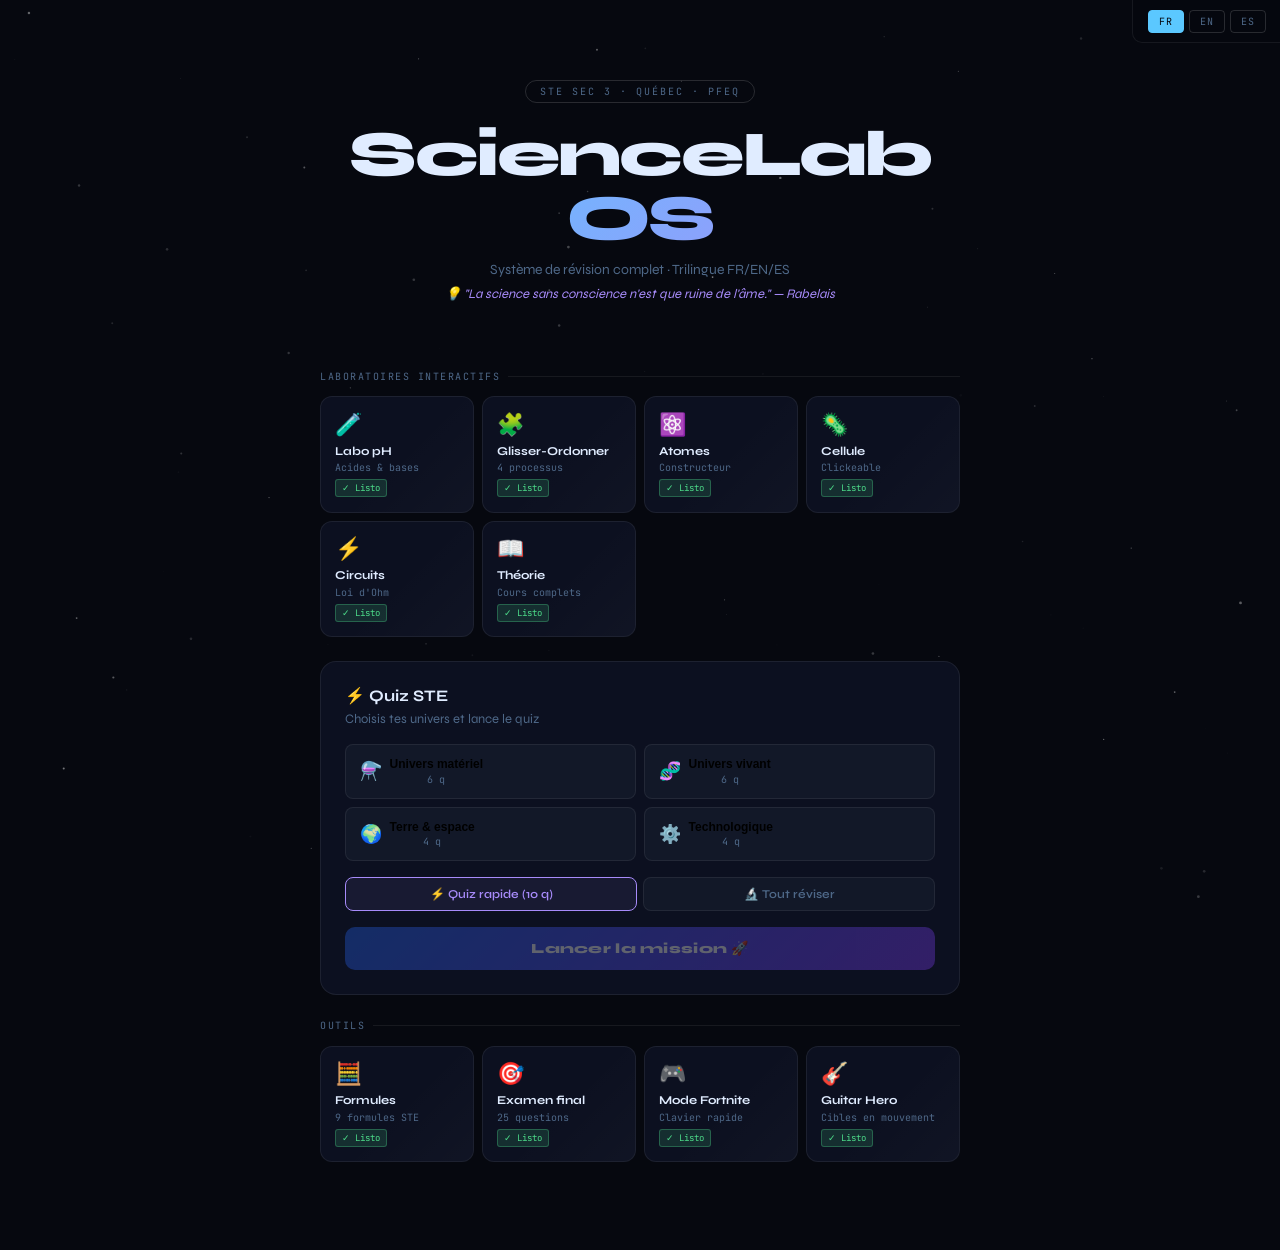
==== commit 76e5c6b8: "update exam" ====
--- a/index.html
+++ b/index.html
@@ -174,7 +174,7 @@
 const TX={fr:{badge:'STE Sec 3 · Québec · PFEQ',t1:'ScienceLab',t2:'OS',sub:'Système de révision complet · Trilingue FR/EN/ES',lblLabs:'Laboratoires interactifs',lblTools:'Outils',qlTitle:'⚡ Quiz STE',qlSub:'Choisis tes univers et lance le quiz',modeQuiz:'⚡ Quiz rapide (10 q)',modeTout:'🔬 Tout réviser',start:'Lancer la mission 🚀',next:'Question suivante →',finish:'Voir mes résultats →',results:'Résultats',correct:'Bonnes réponses',total:'Questions',streakMax:'Série max 🔥',again:'Rejouer',home:'← Accueil',theory:'📖 Voir le cours',theoryClose:'Fermer',streak:'Série',q:'Question',verdicts:[{min:95,icon:'🏆',msg:'LÉGENDAIRE ! Tu es imbattable !',motiv:'Tu viens de prouver que la science n\'a plus de secrets pour toi. Félicitations !'},{min:80,icon:'🚀',msg:'EXCELLENT ! Presque parfait !',motiv:'Encore un peu de révision et tu décroches la lune. Tu es sur la bonne voie !'},{min:65,icon:'⭐',msg:'BIEN JOUÉ ! Continue !',motiv:'Chaque question révisée te rapproche du succès. Tu y es presque !'},{min:50,icon:'📚',msg:'Pas mal ! On continue ?',motiv:'La persévérance fait la différence. Relis les explications et réessaie !'},{min:0,icon:'💪',msg:'Continue, tu vas y arriver !',motiv:'Chaque erreur est une leçon. Les grands scientifiques ont tous commencé comme ça !'}],motivHome:['💡 "La science sans conscience n\'est que ruine de l\'âme." — Rabelais','🚀 Chaque concept appris est une étoile de plus dans ta galaxie !','⚗️ Marie Curie a découvert deux éléments. Toi, tu peux en apprendre 118 !','🧬 L\'ADN de toute réussite : travail + curiosité + persévérance.','🌍 La Terre a 4,5 milliards d\'années. Tu as tout le temps d\'apprendre !','⚡ "Si tu peux le rêver, tu peux le faire." — Walt Disney'],motivStreak:['🔥 En feu ! Continue comme ça !','⚡ Incroyable ! Tu es dans la zone !','🎯 Parfait ! Tu maîtrises ce sujet !','🚀 Impressionnant ! Continue !'],univNames:{mat:'Univers matériel',viv:'Univers vivant',ter:'Terre & espace',tec:'Technologique'},univIcons:{mat:'⚗️',viv:'🧬',ter:'🌍',tec:'⚙️'},univColors:{mat:'#5bc8ff',viv:'#4ddc8a',ter:'#ffd166',tec:'#ff8c42'}},en:{badge:'STE Grade 9 · Québec · PFEQ',t1:'ScienceLab',t2:'OS',sub:'Complete study system · Trilingual FR/EN/ES',lblLabs:'Interactive labs',lblTools:'Tools',qlTitle:'⚡ STE Quiz',qlSub:'Choose your universes and start the quiz',modeQuiz:'⚡ Quick quiz (10 q)',modeTout:'🔬 Full review',start:'Launch mission 🚀',next:'Next question →',finish:'See my results →',results:'Results',correct:'Correct answers',total:'Questions',streakMax:'Max streak 🔥',again:'Play again',home:'← Home',theory:'📖 View lesson',theoryClose:'Close',streak:'Streak',q:'Question',verdicts:[{min:95,icon:'🏆',msg:'LEGENDARY! You\'re unbeatable!',motiv:'You just proved science holds no secrets for you. Congratulations!'},{min:80,icon:'🚀',msg:'EXCELLENT! Almost perfect!',motiv:'A bit more revision and you\'ll reach the stars. You\'re on the right track!'},{min:65,icon:'⭐',msg:'GREAT JOB! Keep it up!',motiv:'Every question reviewed brings you closer to success. You\'re almost there!'},{min:50,icon:'📚',msg:'Not bad! Keep going?',motiv:'Perseverance makes all the difference. Re-read the explanations and try again!'},{min:0,icon:'💪',msg:'Keep going, you\'ll get there!',motiv:'Every mistake is a lesson. All great scientists started just like you!'}],motivHome:['💡 "Science without conscience is but the ruin of the soul." — Rabelais','🚀 Every concept learned is another star in your galaxy!','⚗️ Marie Curie discovered two elements. You can learn 118!','🧬 The DNA of success: work + curiosity + perseverance.','🌍 Earth is 4.5 billion years old. You have all the time to learn!','⚡ "If you can dream it, you can do it." — Walt Disney'],motivStreak:['🔥 On fire! Keep going!','⚡ Incredible! You\'re in the zone!','🎯 Perfect! You\'ve got this topic!','🚀 Impressive! Keep it up!'],univNames:{mat:'Material universe',viv:'Living universe',ter:'Earth & space',tec:'Technological'},univIcons:{mat:'⚗️',viv:'🧬',ter:'🌍',tec:'⚙️'},univColors:{mat:'#5bc8ff',viv:'#4ddc8a',ter:'#ffd166',tec:'#ff8c42'}},es:{badge:'STE Secundaria 3 · Québec · PFEQ',t1:'ScienceLab',t2:'OS',sub:'Sistema de estudio completo · Trilingüe FR/EN/ES',lblLabs:'Laboratorios interactivos',lblTools:'Herramientas',qlTitle:'⚡ Quiz STE',qlSub:'Elige tus universos y lanza el quiz',modeQuiz:'⚡ Quiz rápido (10 p)',modeTout:'🔬 Revisar todo',start:'Lanzar misión 🚀',next:'Siguiente pregunta →',finish:'Ver mis resultados →',results:'Resultados',correct:'Respuestas correctas',total:'Preguntas',streakMax:'Racha máx 🔥',again:'Jugar de nuevo',home:'← Inicio',theory:'📖 Ver la materia',theoryClose:'Cerrar',streak:'Racha',q:'Pregunta',verdicts:[{min:95,icon:'🏆',msg:'¡LEGENDARIO! ¡Eres invencible!',motiv:'¡Acabas de demostrar que la ciencia no tiene secretos para ti. Felicidades!'},{min:80,icon:'🚀',msg:'¡EXCELENTE! ¡Casi perfecto!',motiv:'Un poco más de repaso y alcanzarás las estrellas. ¡Estás en el camino correcto!'},{min:65,icon:'⭐',msg:'¡MUY BIEN! ¡Sigue así!',motiv:'Cada pregunta repasada te acerca al éxito. ¡Ya casi llegas!'},{min:50,icon:'📚',msg:'¡Nada mal! ¿Continuamos?',motiv:'La perseverancia marca la diferencia. ¡Relee las explicaciones e inténtalo de nuevo!'},{min:0,icon:'💪',msg:'¡Continúa, lo lograrás!',motiv:'Cada error es una lección. ¡Todos los grandes científicos empezaron igual que tú!'}],motivHome:['💡 "La ciencia sin conciencia no es más que ruina del alma." — Rabelais','🚀 ¡Cada concepto aprendido es una estrella más en tu galaxia!','⚗️ Marie Curie descubrió dos elementos. ¡Tú puedes aprender 118!','🧬 El ADN del éxito: trabajo + curiosidad + perseverancia.','🌍 La Tierra tiene 4.500 millones de años. ¡Tienes todo el tiempo para aprender!','⚡ "Si puedes soñarlo, puedes hacerlo." — Walt Disney'],motivStreak:['🔥 ¡En llamas! ¡Sigue así!','⚡ ¡Increíble! ¡Estás en la zona!','🎯 ¡Perfecto! ¡Dominas este tema!','🚀 ¡Impresionante! ¡Continúa!'],univNames:{mat:'Universo material',viv:'Universo viviente',ter:'Tierra y espacio',tec:'Tecnológico'},univIcons:{mat:'⚗️',viv:'🧬',ter:'🌍',tec:'⚙️'},univColors:{mat:'#5bc8ff',viv:'#4ddc8a',ter:'#ffd166',tec:'#ff8c42'}}};
 
 const LABS=[{icon:'🧪',file:'lab-ph.html',fr:{name:'Labo pH',sub:'Acides & bases'},en:{name:'pH Lab',sub:'Acids & bases'},es:{name:'Lab pH',sub:'Ácidos y bases'}},{icon:'🧩',file:'lab-drag.html',fr:{name:'Glisser-Ordonner',sub:'4 processus'},en:{name:'Drag & Order',sub:'4 processes'},es:{name:'Arrastrar',sub:'4 procesos'}},{icon:'⚛️',file:'lab-atom.html',fr:{name:'Atomes',sub:'Constructeur'},en:{name:'Atoms',sub:'Builder'},es:{name:'Átomos',sub:'Constructor'}},{icon:'🦠',file:'lab-cell.html',fr:{name:'Cellule',sub:'Clickeable'},en:{name:'Cell',sub:'Clickable'},es:{name:'Célula',sub:'Clickeable'}},{icon:'⚡',file:'lab-circuit.html',fr:{name:'Circuits',sub:'Loi d\'Ohm'},en:{name:'Circuits',sub:'Ohm\'s Law'},es:{name:'Circuitos',sub:'Ley de Ohm'}},{icon:'📖',file:'lab-theory.html',fr:{name:'Théorie',sub:'Cours complets'},en:{name:'Theory',sub:'Full lessons'},es:{name:'Teoría',sub:'Cursos completos'}}];
-const TOOLS=[{icon:'🧮',file:'lab-formulas.html',done:true,fr:{name:'Formules',sub:'9 formules STE'},en:{name:'Formulas',sub:'9 STE formulas'},es:{name:'Fórmulas',sub:'9 fórmulas STE'}},{icon:'🎯',file:'lab-exam.html',done:false,fr:{name:'Examen final',sub:'25 questions'},en:{name:'Final exam',sub:'25 questions'},es:{name:'Examen final',sub:'25 preguntas'}},{icon:'🎮',file:'lab-fortnite.html',done:true,fr:{name:'Mode Fortnite',sub:'Clavier rapide'},en:{name:'Fortnite mode',sub:'Fast keys'},es:{name:'Modo Fortnite',sub:'Teclas rápidas'}},{icon:'🎸',file:'lab-guitarhero.html',done:true,fr:{name:'Guitar Hero',sub:'Cibles en mouvement'},en:{name:'Guitar Hero',sub:'Moving targets'},es:{name:'Guitar Hero',sub:'Objetivos en movimiento'}}];
+const TOOLS=[{icon:'🧮',file:'lab-formulas.html',done:true,fr:{name:'Formules',sub:'9 formules STE'},en:{name:'Formulas',sub:'9 STE formulas'},es:{name:'Fórmulas',sub:'9 fórmulas STE'}},{icon:'🎯',file:'lab-exam.html',done:true,fr:{name:'Examen final',sub:'25 questions'},en:{name:'Final exam',sub:'25 questions'},es:{name:'Examen final',sub:'25 preguntas'}},{icon:'🎮',file:'lab-fortnite.html',done:true,fr:{name:'Mode Fortnite',sub:'Clavier rapide'},en:{name:'Fortnite mode',sub:'Fast keys'},es:{name:'Modo Fortnite',sub:'Teclas rápidas'}},{icon:'🎸',file:'lab-guitarhero.html',done:true,fr:{name:'Guitar Hero',sub:'Cibles en mouvement'},en:{name:'Guitar Hero',sub:'Moving targets'},es:{name:'Guitar Hero',sub:'Objetivos en movimiento'}}];
 
 const Q_RAW=[
 {u:'mat',fr:{q:'Quelle est la formule chimique de l\'eau ?',o:['H₂O','CO₂','NaCl','O₂'],a:0,e:'L\'eau = 2H + 1O → H₂O.',th:'📘 Chimie moléculaire\n\n• H₂O = eau\n• CO₂ = dioxyde de carbone\n• NaCl = sel de table\n• O₂ = oxygène\n\nFormule chimique = types et nombres d\'atomes dans une molécule.\nTableau périodique : classifie tous les éléments.'},en:{q:'What is the chemical formula for water?',o:['H₂O','CO₂','NaCl','O₂'],a:0,e:'Water = 2H + 1O → H₂O.',th:'📘 Molecular chemistry\n\n• H₂O = water\n• CO₂ = carbon dioxide\n• NaCl = table salt\n• O₂ = oxygen\n\nChemical formula = types and numbers of atoms in a molecule.\nPeriodic table: classifies all elements.'},es:{q:'¿Cuál es la fórmula química del agua?',o:['H₂O','CO₂','NaCl','O₂'],a:0,e:'El agua = 2H + 1O → H₂O.',th:'📘 Química molecular\n\n• H₂O = agua\n• CO₂ = dióxido de carbono\n• NaCl = sal de mesa\n• O₂ = oxígeno\n\nFórmula química = tipos y números de átomos en una molécula.\nTabla periódica: clasifica todos los elementos.'}},
